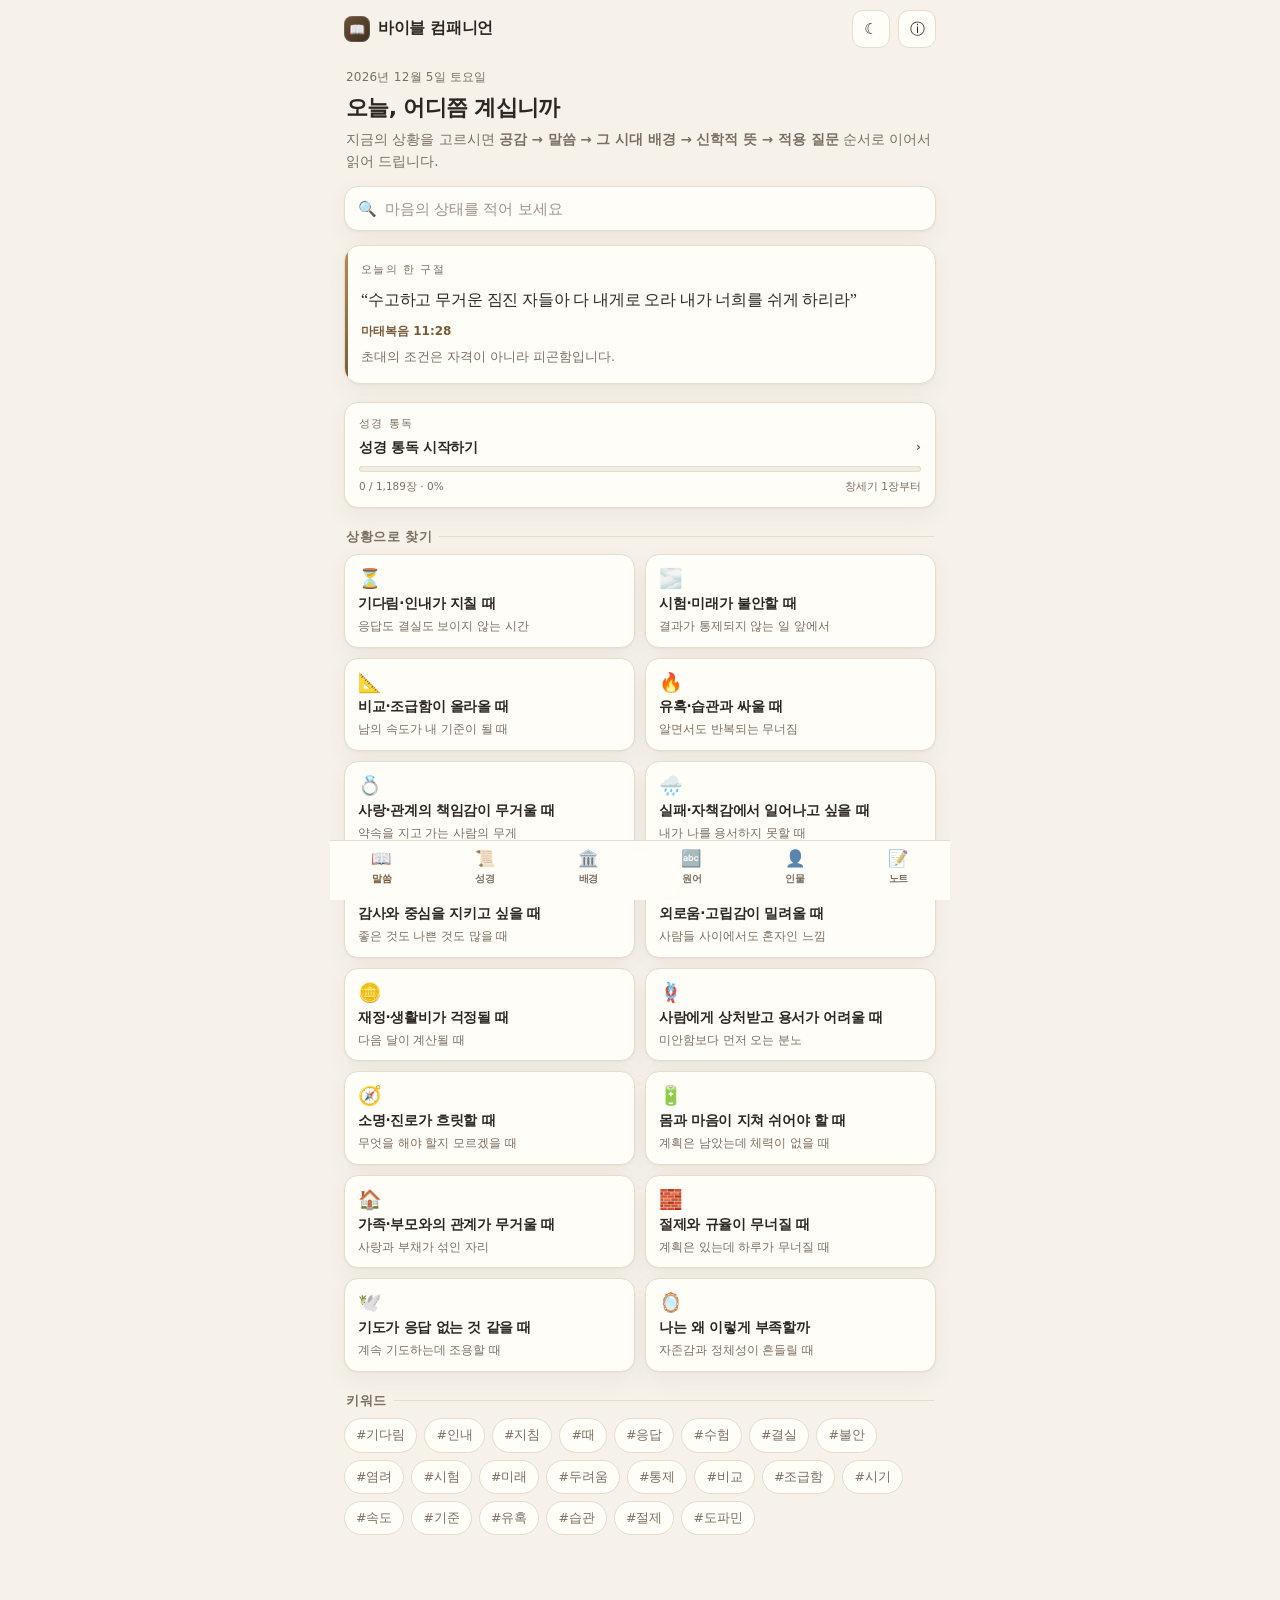
==== preview/index.html @ 107c74fd "preview(v5.0): 통독 진도·형광펜·읽기 설정 사전 검증용 사본" ====
<!DOCTYPE html>
<html lang="ko" data-theme="light">
<head>
<meta charset="utf-8">
<meta name="viewport" content="width=device-width, initial-scale=1, viewport-fit=cover">
<title>바이블 컴패니언 · 성경 66권 전문·배경·인물 묵상</title>
<meta name="description" content="성경 66권 1,189장 전문(개역한글판)·상황별 말씀과 시대·문화 배경·핵심 구절 해설·원어 탐구·성경 인물 116명·개인 묵상 노트. 정통 개신교·복음주의 주석의 합의된 해석과 출처만 담았습니다.">
<meta name="theme-color" content="#f6f2ea">
<link rel="manifest" href="./manifest.json">
<link rel="icon" href="./favicon-32.png" sizes="32x32">
<link rel="apple-touch-icon" href="./apple-touch-icon.png">
<meta name="apple-mobile-web-app-capable" content="yes">
<meta name="apple-mobile-web-app-status-bar-style" content="default">
<meta name="apple-mobile-web-app-title" content="바이블 컴패니언">
<meta name="mobile-web-app-capable" content="yes">
<link rel="stylesheet" href="./styles.css?v=preview">
<script>
  window.__errs = [];
  window.addEventListener('error', function(e){ window.__errs.push(String(e.message || e.error || 'error')); });
  window.addEventListener('unhandledrejection', function(e){ window.__errs.push('rejection: ' + String(e.reason)); });
</script>
</head>
<body>
<div id="app">
  <header id="top">
    <div id="brand" data-go="#/home" role="button" tabindex="0" aria-label="홈으로">
      <div class="mk"><span>📖</span></div>
      <b>바이블 컴패니언</b>
    </div>
    <button class="iconbtn" id="themeBtn" aria-label="라이트/다크 전환" title="라이트/다크">☾</button>
    <button class="iconbtn" data-go="#/about" aria-label="해설 원칙과 출처" title="해설 원칙">ⓘ</button>
  </header>

  <main id="view" role="main"></main>

  <nav id="tabs" role="tablist" aria-label="주요 메뉴">
    <button class="nb" data-tab="home" data-go="#/home" role="tab"><span class="i">📖</span><span>말씀</span></button>
    <button class="nb" data-tab="bible" data-go="#/bible" role="tab"><span class="i">📜</span><span>성경</span></button>
    <button class="nb" data-tab="bg" data-go="#/bg" role="tab"><span class="i">🏛️</span><span>배경</span></button>
    <button class="nb" data-tab="word" data-go="#/word" role="tab"><span class="i">🔤</span><span>원어</span></button>
    <button class="nb" data-tab="per" data-go="#/per" role="tab"><span class="i">👤</span><span>인물</span></button>
    <button class="nb" data-tab="notes" data-go="#/notes" role="tab"><span class="i">📝</span><span>노트</span></button>
  </nav>
</div>
<div id="toast" role="status" aria-live="polite"></div>

<script src="./data/s1.js"></script>
<script src="./data/s2.js"></script>
<script src="./data/s3.js"></script>
<script src="./data/s4.js"></script>
<script src="./data/b1.js"></script>
<script src="./data/b2.js"></script>
<script src="./data/words.js"></script>
<script src="./data/w2.js"></script>
<script src="./data/w3.js"></script>
<script src="./data/w4.js"></script>
<script src="./data/c1.js"></script>
<script src="./data/c2.js"></script>
<script src="./data/c3.js"></script>
<script src="./data/c4.js"></script>
<script src="./data/c5.js"></script>
<script src="./data/c6.js"></script>
<script src="./data/c7.js"></script>
<script src="./data/c8.js"></script>
<script src="./data/c9.js"></script>
<script src="./data/c10.js"></script>
<script src="./data/c11.js"></script>
<script src="./data/c12.js"></script>
<script src="./data/books.js"></script>
<script src="./data/bookguide.js"></script>
<script src="./data/verses.js"></script>
<script src="./data/vmap.js"></script>
<script src="./data/daily.js"></script>
<script src="./app.js?v=preview"></script>
</body>
</html>
---- preview/styles.css ----
/* 바이블 컴패니언 — 차분한 묵상 UI (라이트/다크) */
:root{
  --bg:#f6f2ea; --bg2:#efe8db; --surface:#fffdf8; --surface2:#f3ece0;
  --line:#e5dccc; --text:#2c2721; --muted:#7b6f61; --faint:#a1948a;
  --accent:#7a5c3a; --accent-ink:#fffdf8; --gold:#b58b52; --soft:#f0e4d1;
  --ok:#4f6b52; --ok-soft:#e7eee4;
  --shadow:0 1px 2px rgba(70,50,25,.05), 0 8px 24px rgba(70,50,25,.055);
  --r:16px;
}
html[data-theme="dark"]{
  --bg:#131110; --bg2:#191614; --surface:#1e1a17; --surface2:#272119;
  --line:#372f26; --text:#ece4d6; --muted:#a89a89; --faint:#7d7267;
  --accent:#d3ab77; --accent-ink:#1a1512; --gold:#c79a63; --soft:#2b241b;
  --ok:#9dc09f; --ok-soft:#222b21;
  --shadow:0 1px 2px rgba(0,0,0,.45), 0 8px 24px rgba(0,0,0,.35);
}
*{box-sizing:border-box; -webkit-tap-highlight-color:transparent;}
html,body{margin:0; padding:0;}
html{background:var(--bg);}
body{
  background:var(--bg); color:var(--text);
  font-family:system-ui,-apple-system,"Apple SD Gothic Neo","Malgun Gothic","Noto Sans KR",sans-serif;
  font-size:16px; line-height:1.62; -webkit-font-smoothing:antialiased;
  overscroll-behavior-y:none; touch-action:manipulation;
  word-break:keep-all; overflow-wrap:anywhere;
}
.serif{font-family:"Noto Serif KR","Nanum Myeongjo","Apple SD Gothic Neo",Georgia,serif;}
button{font:inherit; color:inherit; background:none; border:none; padding:0; cursor:pointer;}
a{color:var(--accent); text-decoration:none;}
h1,h2,h3,h4{margin:0; font-weight:700; letter-spacing:-.01em; line-height:1.35;}
p{margin:0;}
ul{margin:0; padding-left:1.1em;}

#app{max-width:620px; margin:0 auto; min-height:100vh; display:flex; flex-direction:column; overflow-x:hidden;}

/* header */
header#top{
  position:sticky; top:0; z-index:30;
  background:color-mix(in srgb, var(--bg) 92%, transparent);
  backdrop-filter:saturate(1.2) blur(10px); -webkit-backdrop-filter:saturate(1.2) blur(10px);
  display:flex; align-items:center; gap:8px;
  padding:calc(env(safe-area-inset-top) + 10px) 14px 9px;
  border-bottom:1px solid transparent; transition:border-color .2s;
}
header#top.scrolled{border-bottom-color:var(--line);}
#brand{display:flex; align-items:center; gap:8px; min-width:0; flex:1;}
#brand .mk{width:26px; height:26px; border-radius:8px; flex:none; background:linear-gradient(140deg,#6b5236,#3c2f22); display:grid; place-items:center; box-shadow:inset 0 0 0 1px rgba(255,255,255,.14);}
#brand .mk span{font-size:13px; line-height:1;}
#brand b{font-size:15.5px; font-weight:800; letter-spacing:-.02em; white-space:nowrap; overflow:hidden; text-overflow:ellipsis;}
#brand i{font-style:normal; font-size:10.5px; color:var(--muted); display:none;}
.iconbtn{width:38px; height:38px; min-width:38px; border-radius:11px; border:1px solid var(--line); background:var(--surface); color:var(--text); display:inline-flex; align-items:center; justify-content:center; font-size:15px;}
.iconbtn:active{transform:scale(.95);}

main#view{flex:1; padding:4px 14px 20px; min-width:0;}

/* home hero */
.hero{padding:6px 2px 14px;}
.hero .date{font-size:12px; color:var(--muted); letter-spacing:.02em;}
.hero h1{font-size:22px; margin:6px 0 6px; letter-spacing:-.03em;}
.hero p.lead{font-size:13.5px; color:var(--muted); line-height:1.6;}

/* search */
.search{position:relative; margin:0 0 14px;}
.search input{
  width:100%; border:1px solid var(--line); background:var(--surface); color:var(--text);
  border-radius:14px; padding:13px 44px 13px 40px; font-size:15px; box-shadow:var(--shadow);
  outline:none;
}
.search input::placeholder{color:var(--faint);}
.search .ic{position:absolute; left:14px; top:50%; transform:translateY(-50%); font-size:15px; color:var(--muted); pointer-events:none;}
.search .clr{position:absolute; right:8px; top:50%; transform:translateY(-50%); width:30px; height:30px; border-radius:9px; color:var(--muted); font-size:16px; display:none; align-items:center; justify-content:center;}
.search.has .clr{display:flex;}

/* cards */
.card{background:var(--surface); border:1px solid var(--line); border-radius:var(--r); box-shadow:var(--shadow);}
.daily{padding:15px 16px; margin-bottom:18px; position:relative; overflow:hidden;}
.daily:before{content:""; position:absolute; inset:0 auto 0 0; width:3px; background:linear-gradient(var(--gold),var(--accent));}
.daily .lbl{font-size:10.5px; letter-spacing:.14em; color:var(--muted); text-transform:uppercase;}
.daily blockquote{margin:8px 0 8px; font-family:"Noto Serif KR","Nanum Myeongjo",Georgia,serif; font-size:16px; line-height:1.72; letter-spacing:-.01em;}
.daily .ref{font-size:12px; color:var(--accent); font-weight:700;}
.daily .line{font-size:12.5px; color:var(--muted); margin-top:6px;}

h2.sec{font-size:13px; color:var(--muted); font-weight:700; letter-spacing:.04em; margin:20px 2px 9px; display:flex; align-items:center; gap:7px;}
h2.sec:after{content:""; height:1px; flex:1; background:var(--line);}

.grid{display:grid; grid-template-columns:repeat(2,minmax(0,1fr)); gap:10px;}
.sit{
  text-align:left; padding:13px 13px 12px; border-radius:14px; border:1px solid var(--line);
  background:var(--surface); box-shadow:var(--shadow); display:flex; flex-direction:column; gap:5px; min-width:0;
  transition:transform .12s ease;
}
.sit:active{transform:scale(.985);}
.sit .e{font-size:19px; line-height:1.1;}
.sit .t{font-size:13.5px; font-weight:700; line-height:1.4; letter-spacing:-.02em;}
.sit .s{font-size:11.5px; color:var(--muted); line-height:1.45;}

.tags{display:flex; flex-wrap:wrap; gap:7px;}
.tag{font-size:12.5px; padding:6px 11px; border-radius:999px; border:1px solid var(--line); background:var(--surface); color:var(--muted);}
.tag:active{background:var(--soft);}

/* filter chips */
.chips{display:flex; gap:7px; overflow-x:auto; padding:2px 0 10px; scrollbar-width:none; align-items:center;}
.chips::-webkit-scrollbar{display:none;}
.chip{flex:none; font-size:12.5px; padding:7px 12px; border-radius:999px; border:1px solid var(--line); background:var(--surface); color:var(--muted); white-space:nowrap;}
.chip.on{background:var(--accent); color:var(--accent-ink); border-color:var(--accent); font-weight:700;}
.chip .n{font-size:10.5px; opacity:.75;}
.chipinfo{flex:none; font-size:10.5px; color:var(--faint); white-space:nowrap; padding-left:2px;}
h2.sec .cnt{font-size:11px; font-weight:700; color:var(--accent); background:var(--soft); border-radius:999px; padding:1px 8px; letter-spacing:0;}

/* 성경 책·장 격자 */
.bookgrid{display:grid; grid-template-columns:repeat(3,minmax(0,1fr)); gap:8px; margin:2px 0 6px;}
.bkbtn{position:relative; text-align:left; padding:10px 9px 9px; border-radius:12px; border:1px solid var(--line); background:var(--surface); box-shadow:var(--shadow); min-width:0; display:flex; flex-direction:column; gap:2px;}
.bkbtn:active{transform:scale(.98);}
.bkbtn .ab{font-size:11px; color:var(--accent); font-weight:800; letter-spacing:.02em;}
.bkbtn .nm{font-size:12.5px; font-weight:600; line-height:1.35; letter-spacing:-.02em;}
.bkbtn .dot{position:absolute; top:9px; right:9px; width:5px; height:5px; border-radius:50%; background:var(--gold);}
.bkbtn.has{background:linear-gradient(170deg,var(--soft),var(--surface) 70%);}
.chgrid{display:grid; grid-template-columns:repeat(auto-fill,minmax(38px,1fr)); gap:6px; margin-bottom:4px;}
.chbtn{height:36px; border-radius:9px; border:1px solid var(--line); background:var(--surface); color:var(--muted); font-size:12px; font-weight:600;}
.chbtn.has{color:var(--text); border-color:color-mix(in srgb,var(--gold) 42%, var(--line)); background:var(--soft);}
.chbtn.on{background:var(--accent); color:var(--accent-ink); border-color:var(--accent);}
.pager{display:flex; gap:8px; justify-content:space-between; margin-top:16px;}
.pager .btn{flex:1; justify-content:center; min-width:0; overflow:hidden; text-overflow:ellipsis; white-space:nowrap;}

/* 타임라인 */
.tlbox{border-left:2px solid color-mix(in srgb,var(--gold) 45%, var(--line)); margin:4px 0 2px 4px; padding-left:14px; display:flex; flex-direction:column; gap:12px;}
.tlitem{position:relative;}
.tlitem:before{content:""; position:absolute; left:-19px; top:6px; width:7px; height:7px; border-radius:50%; background:var(--gold); box-shadow:0 0 0 3px color-mix(in srgb,var(--gold) 18%, transparent);}
.tlhead{display:flex; align-items:baseline; gap:7px; flex-wrap:wrap;}
.tlstage{font-size:10.5px; font-weight:800; color:var(--accent); letter-spacing:.04em;}
.tltitle{font-size:13.5px; font-weight:700; letter-spacing:-.02em;}
.tltext{font-size:12.5px; color:var(--muted); line-height:1.65; margin-top:3px;}

/* list items */
.list{display:flex; flex-direction:column; gap:9px;}
.item{display:flex; gap:12px; align-items:flex-start; text-align:left; padding:13px 14px; border-radius:14px; border:1px solid var(--line); background:var(--surface); box-shadow:var(--shadow); min-width:0;}
.item .e{font-size:18px; line-height:1.35; flex:none; width:34px; text-align:center;}
/* 원어 목록: 히브리어·헬라어 표기는 좁은 아이콘 열 대신 제목 줄에 그대로 둔다
   (음역 기호가 붙은 단어는 좁은 칸에서 줄이 갈라져 읽기 어렵다) */
.item .wo{font-size:16px; line-height:1.5; font-weight:600; margin-right:2px;}
.item .b{min-width:0; flex:1;}
.item .t{font-size:14px; font-weight:700; letter-spacing:-.02em; line-height:1.4; display:block;}
.item .s{font-size:12px; color:var(--muted); line-height:1.5; margin-top:3px; display:-webkit-box; -webkit-line-clamp:2; -webkit-box-orient:vertical; overflow:hidden;}
.item .m{font-size:10.5px; color:var(--faint); margin-top:5px; letter-spacing:.02em; display:block;}

/* detail */
.detail-head{display:flex; align-items:flex-start; gap:10px; padding:10px 0 4px;}
.detail-head .bk{width:34px; height:34px; flex:none; border-radius:10px; border:1px solid var(--line); background:var(--surface); display:grid; place-items:center; font-size:15px;}
.dh-txt{flex:1; min-width:0;}
.dh-e{font-size:11px; color:var(--muted); letter-spacing:.06em;}
.dh-txt h1{font-size:19.5px; letter-spacing:-.03em; margin-top:3px;}
.dh-sub{font-size:12.5px; color:var(--muted); margin-top:4px;}
.actrow{display:flex; gap:8px; padding:10px 0 2px; flex-wrap:wrap;}
.btn{display:inline-flex; align-items:center; gap:6px; padding:9px 14px; border-radius:11px; border:1px solid var(--line); background:var(--surface); font-size:13px; font-weight:600;}
.btn.primary{background:var(--accent); color:var(--accent-ink); border-color:var(--accent);}
.btn:active{transform:scale(.98);}

/* conversation bubbles */
.convo{display:flex; flex-direction:column; gap:10px; padding:6px 0 4px;}
.bubble{
  border:1px solid var(--line); background:var(--surface); border-radius:6px 16px 16px 16px;
  padding:14px 15px; box-shadow:var(--shadow); min-width:0;
}
.bubble .who{font-size:10.5px; font-weight:800; letter-spacing:.1em; color:var(--accent); text-transform:uppercase; display:flex; align-items:center; gap:6px; margin-bottom:8px;}
.bubble .who .dot{width:5px; height:5px; border-radius:50%; background:var(--gold);}
.bubble p{font-size:14px; line-height:1.72;}
.bubble p + p{margin-top:9px;}
.bubble.scr{background:linear-gradient(180deg,var(--soft),var(--surface) 65%); border-color:color-mix(in srgb,var(--gold) 30%, var(--line));}
.bubble.scr .v + .v{margin-top:12px; padding-top:12px; border-top:1px dashed color-mix(in srgb,var(--gold) 26%, transparent);}
.bubble.scr blockquote{margin:0; font-family:"Noto Serif KR","Nanum Myeongjo",Georgia,serif; font-size:15px; line-height:1.78; letter-spacing:-.01em;}
.bubble.scr .vref{font-size:11.5px; color:var(--accent); font-weight:700; margin-bottom:4px;}
.bubble.scr .gist{font-size:12.5px; color:var(--muted); margin-top:6px; line-height:1.6;}
.bubble.apply ol{margin:6px 0 0; padding-left:1.25em;}
.bubble.apply li{font-size:13.5px; line-height:1.7; margin-bottom:7px;}
.bubble.apply li:last-child{margin-bottom:0;}
.klist{margin:8px 0 2px; padding-left:1.1em;}
.klist li{font-size:12.5px; color:var(--muted); line-height:1.62; margin-bottom:3px;}
.src{font-size:10.5px; color:var(--faint); line-height:1.55; margin-top:10px; padding-top:8px; border-top:1px solid color-mix(in srgb,var(--line) 70%, transparent);}
.src b{color:var(--muted); font-weight:700;}

.reveal{opacity:0; transform:translateY(7px);}
.reveal.in{opacity:1; transform:none; transition:opacity .42s ease, transform .42s cubic-bezier(.2,.7,.3,1);}
.typing{display:flex; gap:4px; align-items:center; padding:2px 0 0;}
.typing i{width:5px;height:5px;border-radius:50%;background:var(--faint);display:block;animation:tp 1s infinite;}
.typing i:nth-child(2){animation-delay:.15s} .typing i:nth-child(3){animation-delay:.3s}
@keyframes tp{0%,60%,100%{opacity:.25; transform:translateY(0)} 30%{opacity:1; transform:translateY(-2px)}}

/* links section */
.links{display:flex; flex-direction:column; gap:6px; margin-top:16px;}
.links .lt{font-size:11px; color:var(--muted); letter-spacing:.06em;}
.related{display:flex; flex-wrap:wrap; gap:7px;}
.rchip{font-size:12.5px; padding:7px 11px; border-radius:11px; border:1px solid var(--line); background:var(--surface2); color:var(--text);}

/* sections in detail */
.sec-h{font-size:12px; font-weight:800; color:var(--accent); letter-spacing:.04em; margin:20px 0 7px;}
.block{font-size:14px; line-height:1.75;}
.block + .block{margin-top:10px;}
.refbox{display:flex; flex-wrap:wrap; gap:6px; margin-top:10px;}
.refbox span{font-size:11.5px; padding:4px 9px; border-radius:8px; background:var(--surface2); color:var(--muted); border:1px solid var(--line);}
.caution{margin-top:12px; padding:11px 12px; border-radius:11px; background:var(--ok-soft); border:1px solid color-mix(in srgb,var(--ok) 28%, transparent); font-size:12.5px; line-height:1.6; color:var(--text);}
.caution b{color:var(--ok); font-size:11px; letter-spacing:.06em; display:block; margin-bottom:3px;}

/* word head */
.wordhead{text-align:center; padding:14px 0 10px; border-bottom:1px solid var(--line); margin-bottom:14px;}
.wordhead .w{font-size:33px; line-height:1.55; font-weight:600; letter-spacing:.02em; padding-bottom:2px;}
.wordhead .tl{font-size:13px; color:var(--accent); margin-top:6px; font-weight:600;}
.wordhead .gl{font-size:13px; color:var(--muted); margin-top:3px;}

/* notes */
.note{padding:13px 14px; border-radius:14px; border:1px solid var(--line); background:var(--surface); box-shadow:var(--shadow); text-align:left; display:block; width:100%;}
.note .nh{display:flex; align-items:center; gap:8px; justify-content:space-between;}
.note .nt{font-size:13.5px; font-weight:700; min-width:0; overflow:hidden; text-overflow:ellipsis; white-space:nowrap;}
.note .nd{font-size:10.5px; color:var(--faint); flex:none;}
.note .nb{font-size:12.5px; color:var(--muted); margin-top:5px; display:-webkit-box; -webkit-line-clamp:3; -webkit-box-orient:vertical; overflow:hidden; line-height:1.6;}
.note .nr{font-size:10.5px; color:var(--accent); margin-top:6px; display:block;}
.empty{padding:22px 14px; text-align:center; color:var(--muted); font-size:13px; border:1px dashed var(--line); border-radius:14px; line-height:1.7;}

.editor{padding:0 0 10px;}
.editor label{display:block; font-size:11.5px; color:var(--muted); margin:12px 0 5px; letter-spacing:.03em;}
.editor input[type=text],.editor textarea{
  width:100%; border:1px solid var(--line); background:var(--surface); color:var(--text);
  border-radius:12px; padding:12px; font-size:14.5px; font-family:inherit; line-height:1.7; outline:none; resize:vertical;
}
.editor textarea{min-height:180px;}
.editor input:focus,.editor textarea:focus{border-color:var(--accent);}
.edrow{display:flex; gap:8px; margin-top:14px; flex-wrap:wrap;}

/* about */
.about h3{font-size:14px; margin:16px 0 6px;}
.about p,.about li{font-size:13px; line-height:1.72; color:var(--text);}
.about li{margin-bottom:5px; color:var(--muted);}
.about .small{font-size:11.5px; color:var(--faint); line-height:1.65;}

/* toast */
#toast{
  position:fixed; left:50%; bottom:calc(84px + env(safe-area-inset-bottom)); transform:translate(-50%,14px);
  background:#2b2621; color:#f7f1e6; font-size:12.5px; padding:10px 15px; border-radius:999px;
  opacity:0; pointer-events:none; transition:.28s ease; z-index:60; max-width:82vw; text-align:center;
  box-shadow:0 8px 24px rgba(0,0,0,.28);
}
html[data-theme="dark"] #toast{background:#ece4d6; color:#1c1815;}
#toast.on{opacity:1; transform:translate(-50%,0);}

/* nav */
nav#tabs{
  position:fixed; bottom:0; left:50%; transform:translateX(-50%); width:100%; max-width:620px; z-index:50;
  display:flex; align-items:stretch;
  background:color-mix(in srgb, var(--surface) 94%, transparent);
  backdrop-filter:saturate(1.2) blur(12px); -webkit-backdrop-filter:saturate(1.2) blur(12px);
  border-top:1px solid var(--line);
}
nav#tabs .nb{
  flex:1 1 0; min-width:0; padding:8px 1px 7px; display:flex; flex-direction:column; align-items:center; gap:2px;
  color:var(--muted); font-size:10px; letter-spacing:-.03em; font-weight:600;
}
nav#tabs .nb .i{font-size:16.5px; line-height:1.2; filter:saturate(.55); opacity:.85;}
nav#tabs .nb.on{color:var(--accent);}
nav#tabs .nb.on .i{filter:none; opacity:1;}
/* 호스팅 배지가 탭을 가리지 않도록 하단 여유 */
nav#tabs{padding-bottom:calc(env(safe-area-inset-bottom) + 34px);}
main#view{padding-bottom:calc(104px + env(safe-area-inset-bottom));}

/* 넓은 화면에서는 하단 여유를 줄인다 */
@media (min-width:480px){
  nav#tabs{padding-bottom:calc(env(safe-area-inset-bottom) + 6px);}
  main#view{padding-bottom:calc(78px + env(safe-area-inset-bottom));}
}

@media (max-width:359px){
  .grid{grid-template-columns:repeat(2,minmax(0,1fr)); gap:8px;}
  .sit .t{font-size:12.5px;}
  .hero h1{font-size:20px;}
  .bookgrid{grid-template-columns:repeat(2,minmax(0,1fr)); gap:7px;}
  .bkbtn .nm{font-size:12px;}
  nav#tabs .nb{font-size:9.5px;}
}
@media (prefers-reduced-motion:reduce){
  .reveal{opacity:1; transform:none;}
  .typing{display:none;}
}

/* ---------- 성경 리더 (66권 전문) ---------- */
.bkbtn .ch{font-size:10px; color:var(--faint); letter-spacing:.02em;}
.chapnav{display:flex; gap:8px; align-items:center; justify-content:space-between; padding:2px 0 10px;}
.chapnav .btn{flex:1; justify-content:center; min-width:0; white-space:nowrap; overflow:hidden; text-overflow:ellipsis;}
.chapnav span{flex:1;}
.reader{background:var(--surface); border:1px solid var(--line); border-radius:var(--r); box-shadow:var(--shadow); padding:14px 14px 8px; margin:2px 0 4px;}
.vblock{padding:6px 0; border-bottom:1px solid color-mix(in srgb,var(--line) 55%, transparent);}
.vblock:last-child{border-bottom:none;}
.vblock.focus{background:var(--soft); border-radius:10px; box-shadow:0 0 0 6px var(--soft);}
.vblock.hasbm .vn{color:var(--gold);}
.vrow{display:flex; gap:9px; align-items:baseline; cursor:pointer; padding:2px 2px; border-radius:8px;}
.vrow:active{background:var(--soft);}
.vrow:focus-visible{outline:2px solid var(--accent); outline-offset:2px;}
.vn{flex:none; min-width:20px; font-size:10.5px; font-weight:800; color:var(--faint); text-align:right; letter-spacing:.02em;}
.vn .bmdot{font-style:normal; font-size:9px; color:var(--gold); margin-left:2px;}
.vt{font-family:"Noto Serif KR","Nanum Myeongjo","Apple SD Gothic Neo",Georgia,serif; font-size:14.5px; line-height:1.86; letter-spacing:-.01em; color:var(--text);}
.mgnote{font-family:system-ui,-apple-system,"Apple SD Gothic Neo",sans-serif; font-style:normal; font-size:12px; color:var(--faint);}
.vhd{display:inline-flex; align-items:center; gap:5px; margin:6px 0 2px 29px; padding:5px 10px; border-radius:9px; font-size:11.5px; font-weight:700; color:var(--accent); background:var(--soft); border:1px solid color-mix(in srgb,var(--gold) 30%, var(--line));}
.vacts{display:none; gap:7px; flex-wrap:wrap; margin:7px 0 3px 29px;}
.vblock.vopen .vacts{display:flex;}
.vacts .act{font-size:11.5px; font-weight:600; padding:6px 10px; border-radius:9px; border:1px solid var(--line); background:var(--surface2); color:var(--text);}
.readfoot{font-size:10.5px; color:var(--faint); line-height:1.6; padding:12px 2px 4px; margin-top:8px; border-top:1px solid color-mix(in srgb,var(--line) 70%, transparent);}
.readfoot div{margin-top:3px;}
.skel{display:flex; align-items:center; gap:8px; padding:18px 6px; color:var(--muted); font-size:12.5px;}
.spin{width:12px; height:12px; border-radius:50%; border:2px solid var(--line); border-top-color:var(--accent); display:inline-block; animation:sp .8s linear infinite; flex:none;}
@keyframes sp{to{transform:rotate(360deg);}}
.refcard{border-color:color-mix(in srgb,var(--gold) 40%, var(--line)); background:linear-gradient(170deg,var(--soft),var(--surface) 70%);}
.vhit .s{-webkit-line-clamp:3;}
.vhit .e{font-size:11px; font-weight:800; color:var(--accent); padding-top:3px;}
mark{background:color-mix(in srgb,var(--gold) 32%, transparent); color:inherit; border-radius:3px; padding:0 1px;}
.fx{margin-top:2px;}

/* ===== 66권 책 개관 · 장 배경 · 원어 시트 (v4.0) ===== */
.guide{margin:6px 0 10px; border:1px solid var(--line); border-radius:14px; background:var(--surface2); overflow:hidden;}
.guide.compact{margin:4px 0 8px;}
.ghead{display:flex; align-items:center; gap:9px; width:100%; padding:11px 12px; background:transparent; border:0; text-align:left; color:var(--text);}
.ghead .ge{font-size:16px; flex:0 0 auto;}
.ghead .gt{display:flex; flex-direction:column; min-width:0; flex:1;}
.ghead .gt b{font-size:13.5px; letter-spacing:-0.01em;}
.ghead .gs{font-size:11px; color:var(--muted); overflow:hidden; text-overflow:ellipsis; white-space:nowrap;}
.gchev{font-size:11px; color:var(--muted); flex:0 0 auto;}
.gcollapse{display:none; padding:0 12px 12px;}
.guide.on .gcollapse{display:block;}
.gintro p{margin:0 0 8px; font-size:12.5px; line-height:1.62; color:var(--text);}
.grow{display:flex; gap:8px; padding:5px 0; border-top:1px dashed var(--line); font-size:11.5px; line-height:1.55;}
.grow .gkey{flex:0 0 62px; color:var(--muted); font-weight:700;}
.grow .gval{flex:1; min-width:0;}
.gi{margin-top:9px;}
.gi .gl{font-size:11px; font-weight:800; color:var(--accent); letter-spacing:0.02em; margin-bottom:3px;}
.gi .gb{font-size:12px; line-height:1.62;}
.gstbox{margin-top:3px;}
.gst{display:flex; gap:8px; padding:3px 0; font-size:11.5px; line-height:1.5;}
.gst .gsr{flex:0 0 62px; color:var(--gold); font-weight:700;}
.gst .gsd{flex:1; min-width:0; color:var(--text);}
.tagwrap{display:flex; flex-wrap:wrap; gap:5px; margin-top:3px;}
.tagpill{font-size:11px; padding:4px 9px; border-radius:999px; background:var(--soft); border:1px solid var(--line); color:var(--text);}
.tagpill.p{background:color-mix(in srgb,var(--accent) 10%, var(--soft));}
.guide .src{margin-top:8px;}

.chapintro{margin:2px 0 10px; border:1px solid color-mix(in srgb,var(--gold) 34%, var(--line)); border-radius:14px; background:linear-gradient(180deg, color-mix(in srgb,var(--gold) 8%, var(--surface2)), var(--surface2)); overflow:hidden;}
.cihead{display:flex; align-items:center; gap:9px; width:100%; padding:10px 12px; background:transparent; border:0; text-align:left; color:var(--text);}
.cihead .cie{font-size:15px; flex:0 0 auto;}
.cihead .cit{display:flex; flex-direction:column; flex:1; min-width:0;}
.cihead .cit b{font-size:12.5px;}
.cihead .cis{font-size:11.5px; color:var(--muted); line-height:1.5; display:-webkit-box; -webkit-line-clamp:2; -webkit-box-orient:vertical; overflow:hidden;}
.cibody{display:none; padding:2px 12px 12px;}
.chapintro.wide .cibody{display:block;}
.chapintro.wide .cihead .cis{display:none;}
.ciline{font-size:12px; line-height:1.62; padding:6px 0; border-top:1px dashed var(--line);}
.ciline b{display:block; font-size:10.5px; color:var(--gold); letter-spacing:0.02em; margin-bottom:2px;}
.ciline.point{color:var(--text);}

.vrow .vmore{margin-left:auto; padding:0 4px; color:var(--muted); font-size:13px; line-height:1; align-self:center;}
.vrow .vt{flex:1; min-width:0;}

.bookcard{border:1px solid var(--line); border-radius:14px; background:var(--surface2); margin:8px 0; overflow:hidden;}
.bc-head{display:flex; align-items:center; gap:10px; width:100%; padding:11px 12px; background:transparent; border:0; text-align:left; color:var(--text);}
.bc-ab{flex:0 0 40px; height:40px; border-radius:11px; background:var(--soft); display:grid; place-items:center; font-size:11.5px; font-weight:800; color:var(--gold);}
.bc-t{display:flex; flex-direction:column; flex:1; min-width:0;}
.bc-t b{font-size:14px;}
.bc-t span{font-size:11px; color:var(--muted);}
.bc-go{font-size:11px; color:var(--accent); font-weight:700; white-space:nowrap;}
.bc-body{padding:0 12px 12px;}
.bc-era{font-size:10.5px; color:var(--muted); padding:5px 0; border-top:1px dashed var(--line);}
.bc-purpose{margin:4px 0 7px; font-size:12px; line-height:1.62;}
.bc-links{display:flex; gap:7px; margin-top:9px; flex-wrap:wrap;}
.btn.sm{font-size:11.5px; padding:7px 11px; border-radius:9px;}

/* 원어 시트 */
#sheetHost{position:fixed; inset:0; display:none; z-index:60;}
#sheetHost.on{display:block;}
.sheetbg{position:absolute; inset:0; background:rgba(12,10,8,0.5); animation:fadein .18s ease;}
.sheet{position:absolute; left:0; right:0; bottom:0; max-height:88vh; background:var(--surface); border-radius:20px 20px 0 0; box-shadow:0 -10px 40px rgba(0,0,0,.28); transform:translateY(18px); opacity:.6; transition:transform .22s ease, opacity .22s ease; display:flex; flex-direction:column; padding-bottom:env(safe-area-inset-bottom);}
.sheet.in{transform:translateY(0); opacity:1;}
.sgrab{width:38px; height:4px; border-radius:3px; background:var(--line); margin:8px auto 2px; flex:0 0 auto;}
.shead{display:flex; align-items:flex-start; gap:10px; padding:6px 16px 8px; border-bottom:1px solid var(--line);}
.shead .sk{font-size:10.5px; color:var(--gold); font-weight:700; letter-spacing:0.02em;}
.shead h2{margin:2px 0 0; font-size:16px; letter-spacing:-0.01em;}
.sclose{margin-left:auto; border:1px solid var(--line); background:var(--surface2); color:var(--text); width:30px; height:30px; border-radius:50%; font-size:13px;}
.sbody{overflow-y:auto; -webkit-overflow-scrolling:touch; padding:12px 16px 20px;}
.stext{margin:0 0 12px; font-size:14px; line-height:1.8; padding-left:11px; border-left:3px solid color-mix(in srgb,var(--gold) 55%, transparent);}
.slabel{font-size:10.5px; font-weight:800; color:var(--accent); letter-spacing:0.03em; margin:14px 0 6px;}
.sblock{font-size:12.5px; line-height:1.7;}
.sblock.sub{color:var(--muted); font-size:12px; margin-top:6px;}
.wchips{display:flex; gap:6px; overflow-x:auto; padding-bottom:3px;}
.wchip{flex:0 0 auto; font-size:11.5px; padding:7px 10px; border-radius:999px; border:1px solid color-mix(in srgb,var(--gold) 40%, var(--line)); background:var(--soft); color:var(--text); white-space:nowrap;}
.wchip .serif{font-size:13px;}
.wcard{border:1px solid var(--line); border-radius:12px; background:var(--surface2); padding:9px 11px; margin:7px 0;}
.wcard.flash{box-shadow:0 0 0 3px color-mix(in srgb,var(--accent) 30%, transparent);}
.whead{display:flex; align-items:center; gap:9px; width:100%; background:transparent; border:0; text-align:left; color:var(--text); padding:0;}
.whead .ww{font-size:20px; line-height:1.2; flex:0 0 auto; color:var(--gold);}
.whead .wt{display:flex; flex-direction:column; flex:1; min-width:0;}
.whead .wt b{font-size:11.5px;}
.whead .wt span{font-size:11px; color:var(--muted);}
.wsum{margin:5px 0 0; font-size:12px; line-height:1.6;}
.wmore{display:none;}
.wcard.on .wmore{display:block;}
.wbody{margin:7px 0 0; font-size:12px; line-height:1.65;}
.wrefs{display:flex; flex-wrap:wrap; gap:5px; margin:7px 0;}
.wrefs span{font-size:10.5px; padding:3px 7px; border-radius:6px; background:var(--soft); border:1px solid var(--line); color:var(--muted);}
.sacts{display:flex; gap:7px; flex-wrap:wrap; margin-top:16px;}
.sacts .btn{font-size:12px; padding:9px 12px;}
body.sheetopen{overflow:hidden;}
@keyframes fadein{from{opacity:0}to{opacity:1}}

/* ===== v5.0 — 통독 진도 · 형광펜 · 읽기 설정 ===== */
#brand{cursor:pointer;}
.tread{display:block; text-align:left; background:var(--surface); border:1px solid var(--line); border-radius:14px; box-shadow:var(--shadow); padding:12px 14px; margin:0 0 16px;}
.tread.slim{margin:0 0 10px; padding:10px 12px; background:var(--surface2);}
.trow{display:flex; align-items:center; gap:8px; margin:1px 0 8px;}
.trow .tt{font-size:13.5px; font-weight:800; letter-spacing:-.02em; min-width:0; overflow:hidden; text-overflow:ellipsis; white-space:nowrap;}
.tread .lbl{font-size:10.5px; letter-spacing:.14em; color:var(--muted); text-transform:uppercase; display:block; margin-bottom:5px;}
.tgo{margin-left:auto; flex:none; font-size:12px; font-weight:700; color:var(--accent);}
.pbar{height:6px; border-radius:99px; background:var(--surface2); box-shadow:inset 0 0 0 1px var(--line); overflow:hidden;}
.pbar i{display:block; height:100%; border-radius:99px; background:linear-gradient(90deg,var(--gold),var(--accent)); transition:width .35s ease;}
.tmeta{display:flex; justify-content:space-between; gap:6px 10px; flex-wrap:wrap; font-size:10.5px; color:var(--muted); margin-top:7px; line-height:1.45;}
.tmeta span{min-width:0; overflow:hidden; text-overflow:ellipsis;}

.bkbtn{padding-bottom:12px;}
.bkbtn .pgl{position:absolute; left:9px; right:9px; bottom:5px; height:2px; border-radius:2px; background:color-mix(in srgb,var(--line) 85%, transparent); overflow:hidden;}
.bkbtn .pgl i{display:block; height:100%; background:var(--gold);}
.bkbtn.started{background:linear-gradient(170deg, color-mix(in srgb,var(--ok-soft) 70%, var(--surface)), var(--surface) 72%);}
.bkbtn.done .ch{color:var(--ok); font-weight:700;}

.chbtn{position:relative;}
.chbtn.rd{background:var(--ok-soft); border-color:color-mix(in srgb,var(--ok) 34%, var(--line)); color:var(--ok); font-weight:800;}
.chbtn .ckd{position:absolute; top:1px; right:3px; font-style:normal; font-size:8px; color:var(--ok); line-height:1;}

.rtools{display:flex; align-items:center; gap:7px; padding:8px 0 4px;}
.rbtn{display:inline-flex; align-items:center; gap:5px; flex:none; font-size:12px; font-weight:700; padding:7px 11px; border-radius:10px; border:1px solid var(--line); background:var(--surface); color:var(--text);}
.rbtn:active{transform:scale(.97);}
.rbtn.on{background:var(--ok-soft); border-color:color-mix(in srgb,var(--ok) 40%, var(--line)); color:var(--ok);}
.rbtn.aa{margin-left:auto; min-width:40px; justify-content:center; font-size:12.5px; letter-spacing:.02em;}
.rmeta{flex:1; min-width:0; font-size:10.5px; color:var(--muted); overflow:hidden; text-overflow:ellipsis; white-space:nowrap;}

.chapend{margin:14px 0 0;}
.btn.wide{display:flex; width:100%; justify-content:center;}
.cemeta{font-size:10.5px; color:var(--faint); text-align:center; margin-top:8px;}

.vrow{padding:3px 5px;}
.vblock.hl-y .vrow{background:rgba(240,205,90,.34); border-radius:8px;}
.vblock.hl-g .vrow{background:rgba(150,205,125,.34); border-radius:8px;}
.vblock.hl-b .vrow{background:rgba(130,180,230,.32); border-radius:8px;}
.vblock.hl-p .vrow{background:rgba(235,150,180,.30); border-radius:8px;}
html[data-theme="dark"] .vblock.hl-y .vrow{background:rgba(240,205,90,.20);}
html[data-theme="dark"] .vblock.hl-g .vrow{background:rgba(150,205,125,.20);}
html[data-theme="dark"] .vblock.hl-b .vrow{background:rgba(130,180,230,.22);}
html[data-theme="dark"] .vblock.hl-p .vrow{background:rgba(235,150,180,.20);}

.hrow{display:flex; align-items:center; gap:7px; flex-wrap:wrap; margin:10px 0 2px;}
.hlab{font-size:10.5px; font-weight:800; color:var(--accent); letter-spacing:.03em;}
.hlsw{width:26px; height:26px; padding:0; border-radius:50%; border:2px solid var(--surface); box-shadow:0 0 0 1px var(--line);}
.hlsw.y{background:#f0cd5a;} .hlsw.g{background:#96cd7d;} .hlsw.b{background:#82b4e6;} .hlsw.p{background:#eb96b4;}
.hlsw.on{box-shadow:0 0 0 2px var(--surface), 0 0 0 4px var(--accent);}
.hlnone{font-size:11px; color:var(--muted); padding:5px 9px; border-radius:8px; border:1px solid var(--line); background:var(--surface2);}
.hlnone:disabled{opacity:.4;}

.snav{display:flex; align-items:center; justify-content:space-between; gap:8px; margin:0 0 10px; padding-bottom:9px; border-bottom:1px dashed var(--line);}
.svbtn{font-size:11.5px; font-weight:700; color:var(--accent); padding:5px 9px; border-radius:8px; border:1px solid var(--line); background:var(--surface2);}
.svbtn:disabled{opacity:.4; color:var(--muted);}
.svpos{font-size:11px; color:var(--muted);}

.rset .rlead{font-size:11.5px; color:var(--muted); line-height:1.6; margin:0 0 4px;}
.rset .rrow{display:flex; align-items:center; gap:10px; padding:9px 0; border-top:1px dashed var(--line);}
.rset .rl{flex:0 0 56px; font-size:11.5px; color:var(--muted); font-weight:700;}
.rset .seg{display:flex; gap:6px; flex-wrap:wrap; flex:1; min-width:0;}
.rset .seg button{font-size:12px; padding:7px 10px; border-radius:9px; border:1px solid var(--line); background:var(--surface2); color:var(--text);}
.rset .seg button.on{background:var(--accent); color:var(--accent-ink); border-color:var(--accent); font-weight:700;}
.rprev{margin-top:12px; padding:11px 12px; border-radius:11px; background:var(--surface2); border:1px solid var(--line);}
.rprev .rlabel{font-size:10px; letter-spacing:.08em; color:var(--faint); margin-bottom:5px;}
.rprev .vt{margin:0;}
.vtdim{font-size:10.5px; color:var(--faint); margin-top:4px;}

.hdot{display:block; width:18px; height:18px; border-radius:50%; box-shadow:0 0 0 1px var(--line);}
.hdot.y{background:#f0cd5a;} .hdot.g{background:#96cd7d;} .hdot.b{background:#82b4e6;} .hdot.p{background:#eb96b4;}
.hli .s.hltext{font-family:"Noto Serif KR","Nanum Myeongjo",Georgia,serif; color:var(--text);}

/* 읽기 설정 값 적용 (본문) */
.vt{font-size:var(--rd-fs,14.5px); line-height:var(--rd-lh,1.86); font-family:var(--rd-ff,"Noto Serif KR","Nanum Myeongjo","Apple SD Gothic Neo",Georgia,serif);}
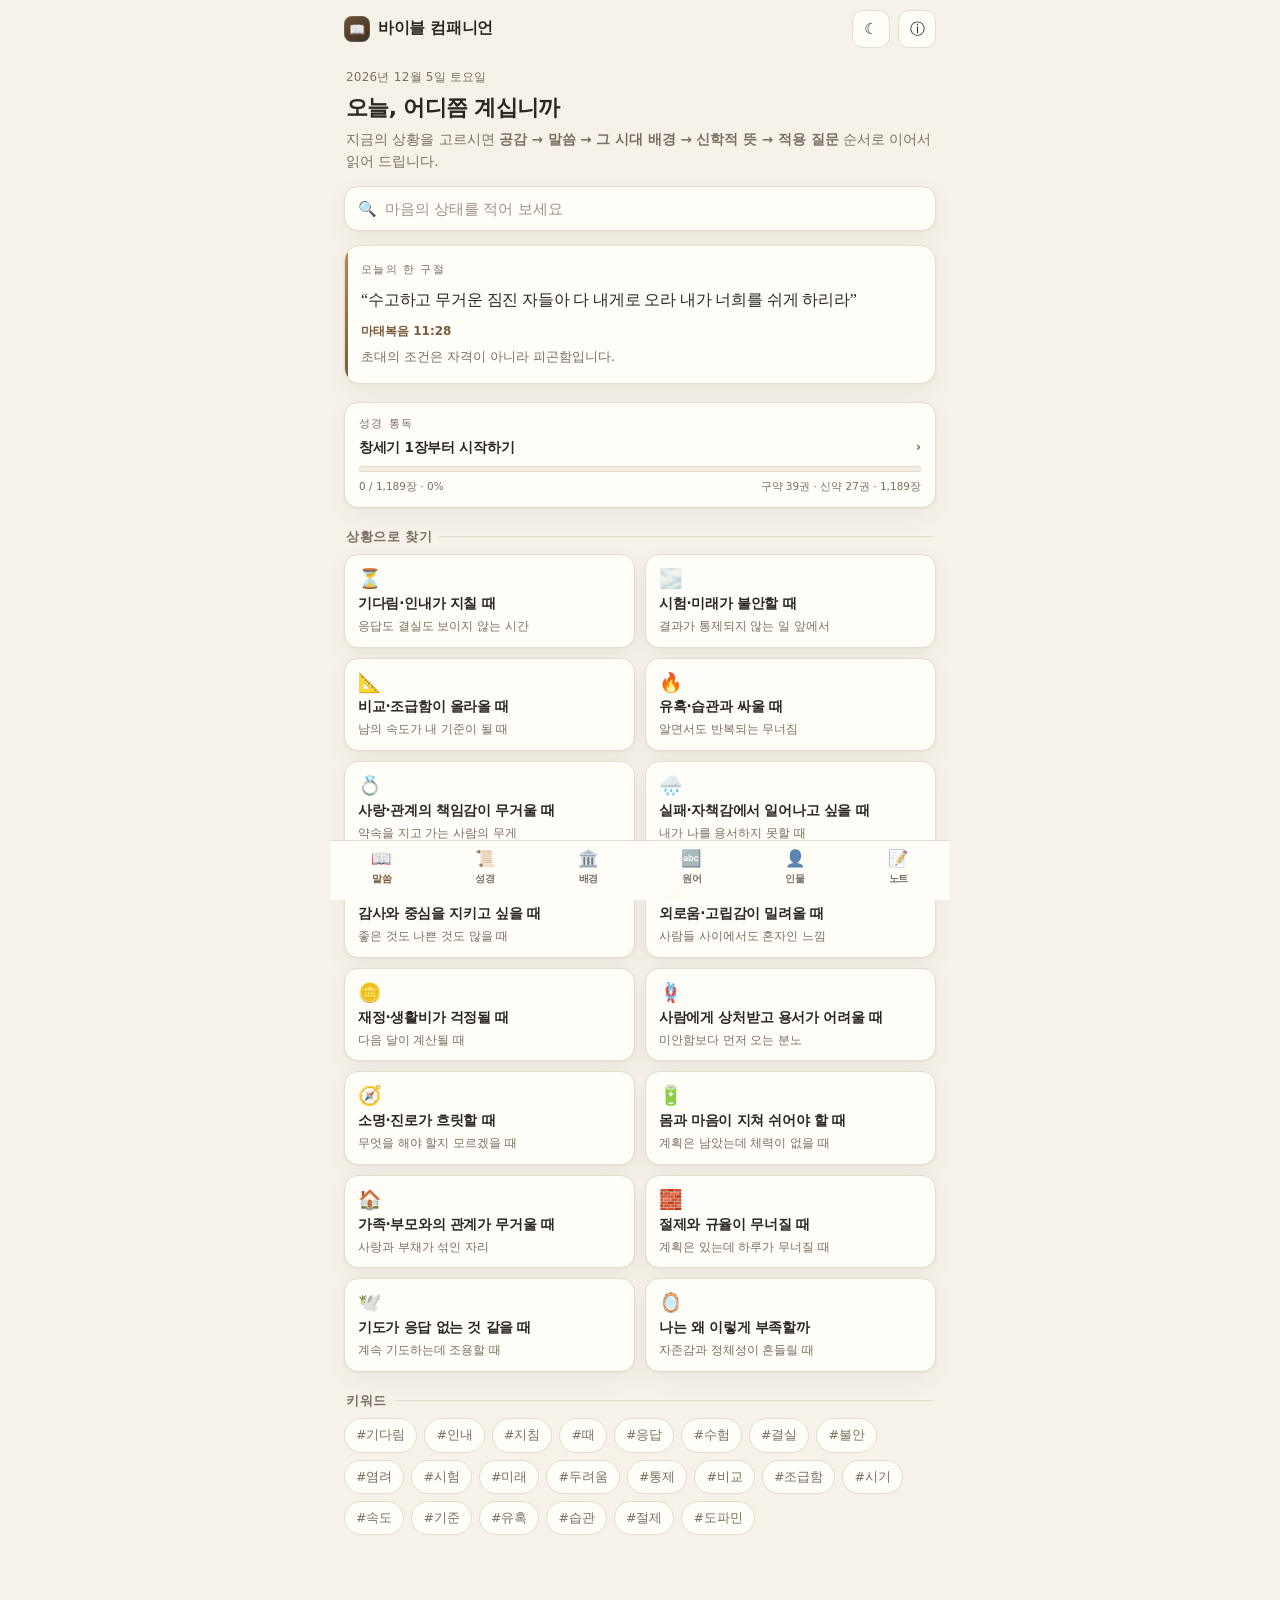
==== commit 51dd1903: "preview: 미리보기 사본 갱신" ====
--- a/preview/index.html
+++ b/preview/index.html
@@ -13,7 +13,7 @@
 <meta name="apple-mobile-web-app-status-bar-style" content="default">
 <meta name="apple-mobile-web-app-title" content="바이블 컴패니언">
 <meta name="mobile-web-app-capable" content="yes">
-<link rel="stylesheet" href="./styles.css?v=preview">
+<link rel="stylesheet" href="./styles.css?v=p1795106457">
 <script>
   window.__errs = [];
   window.addEventListener('error', function(e){ window.__errs.push(String(e.message || e.error || 'error')); });
@@ -71,6 +71,6 @@
 <script src="./data/verses.js"></script>
 <script src="./data/vmap.js"></script>
 <script src="./data/daily.js"></script>
-<script src="./app.js?v=preview"></script>
+<script src="./app.js?v=p1795106457"></script>
 </body>
 </html>
